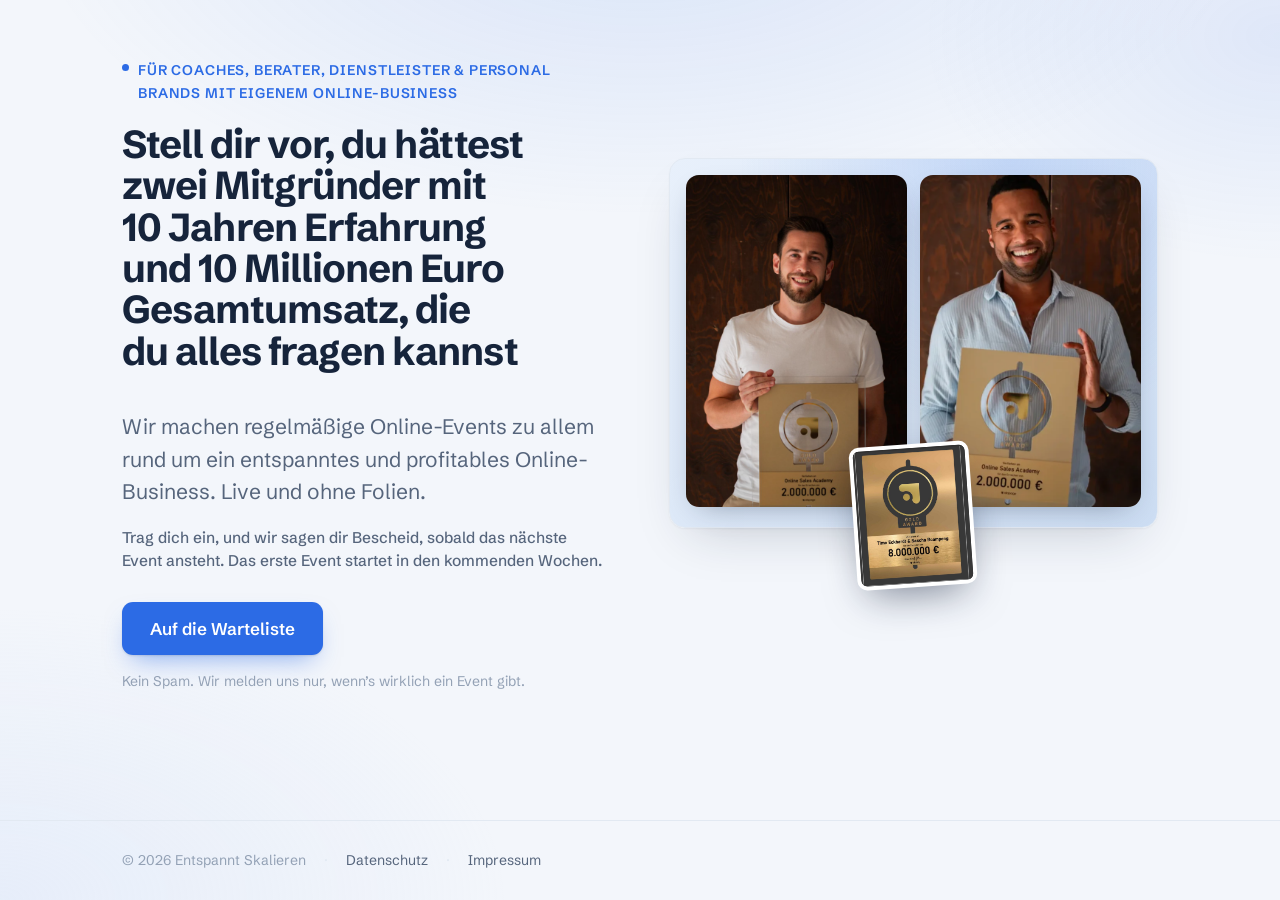
==== index.html @ 40e1df06 "Rename warteliste.html to index.html for Caddy root routing" ====
<!DOCTYPE html>
<html lang="de">
<head>
  <meta charset="UTF-8" />
  <meta name="viewport" content="width=device-width, initial-scale=1" />
  <title>Warteliste · Entspannt Skalieren</title>
  <meta name="description" content="Regelmäßige Online-Events rund um ein entspanntes und profitables Online-Business. Trag dich auf die Warteliste ein." />

  <!-- Schriften -->
  <link rel="preconnect" href="https://fonts.googleapis.com" />
  <link rel="preconnect" href="https://fonts.gstatic.com" crossorigin />
  <link href="https://fonts.googleapis.com/css2?family=Schibsted+Grotesk:wght@400;500;600;700;800&display=swap" rel="stylesheet" />

  <link rel="stylesheet" href="styles.css" />

  <!-- =========================================================
       TRACKING (im <head>)
       ACHTUNG: Vor Livegang prüfen, ob diese Site-IDs auf der neuen Subdomain event.entspanntskalieren.de gültig sind oder ob im jeweiligen Dashboard eine neue Domain/Site-ID angelegt werden muss.
       Beide Snippets sind absichtlich auskommentiert – vor Livegang einkommentieren.
       Hinweis: Bringt Vibetrack einen eigenen Cookie-/Consent-Banner mit, ist dieser der EINZIGE Consent-Layer – hier wird bewusst KEIN zweiter, eigener Cookie-Banner eingebaut.
       ========================================================= -->

  <!-- Rybbit -->
  <!-- <script defer src="https://app.rybbit.io/api/script.js" data-site-id="d5ad8084cade"></script> -->

  <!-- Vibetrack -->
  <!-- <script defer src="https://vt.entspanntskalieren.de/script.js" data-site-id="VT-29D4DAB7-68626"></script> -->
</head>

<body>
  <div class="page">
    <main class="page__main">

      <section class="section hero">
        <div class="container container--wide">
          <div class="hero__grid">

            <!-- Kopf: Pre-Headline + Headline -->
            <div class="hero__head">
              <!-- 1) Pre-Headline -->
              <p class="pre-headline">Für Coaches, Berater, Dienstleister &amp; Personal Brands mit eigenem Online-Business</p>

              <!-- 2) Haupt-Headline -->
              <h1 class="headline">Stell dir vor, du hättest zwei Mitgründer mit 10 Jahren Erfahrung und 10 Millionen Euro Gesamtumsatz, die du alles fragen kannst</h1>
            </div>

            <!-- 3) Mockup: beide Gründer + gemeinsamer Gold Award -->
            <div class="hero__media">
              <div class="proof">
                <div class="proof__photos">
                  <figure class="proof__photo">
                    <img src="images/gruender-1.png" alt="Mitgründer mit dem Gold Award" />
                  </figure>
                  <figure class="proof__photo">
                    <img src="images/gruender-2.png" alt="Mitgründer mit dem Gold Award" />
                  </figure>
                </div>
                <div class="proof__award">
                  <img src="images/gold-award.png" alt="Gold Award – verliehen an Timo Eckhardt &amp; Sascha Boampong für 8.000.000 € Umsatz" />
                </div>
              </div>
            </div>

            <!-- Rest: Subline + Hinweis + Button + Reassurance -->
            <div class="hero__rest">
              <!-- 4) Subline -->
              <p class="subline">Wir machen regelmäßige Online-Events zu allem rund um ein entspanntes und profitables Online-Business. Live und ohne Folien.</p>

              <!-- 5) Hinweis vor dem Button -->
              <p class="optin-note">Trag dich ein, und wir sagen dir Bescheid, sobald das nächste Event ansteht. Das erste Event startet in den kommenden Wochen.</p>

              <!-- 6) Call-to-Action – öffnet das Wartelisten-Popup -->
              <div class="cta-row">
                <button type="button" class="btn" data-open-modal>Auf die Warteliste</button>
              </div>

              <!-- 7) Reassurance unter dem Button -->
              <p class="reassurance">Kein Spam. Wir melden uns nur, wenn’s wirklich ein Event gibt.</p>
            </div>

          </div>
        </div>
      </section>
    </main>

    <!-- =====================================================
         FOOTER (identisch auf allen drei Seiten)
         ===================================================== -->
    <footer class="site-footer">
      <div class="container container--wide site-footer__inner">
        <span>© 2026 Entspannt Skalieren</span>
        <span class="site-footer__sep" aria-hidden="true">·</span>
        <a href="https://entspanntskalieren.de/datenschutz">Datenschutz</a>
        <span class="site-footer__sep" aria-hidden="true">·</span>
        <a href="https://entspanntskalieren.de/impressum">Impressum</a>
      </div>
    </footer>
  </div>

  <!-- =====================================================
       WARTELISTEN-POPUP
       Öffnet sich über den Button „Auf die Warteliste".
       Enthält das Kit-Formular (Vorname + E-Mail + ein Button).
       Felder & Button-Text werden im Kit-Formular (data-uid)
       konfiguriert; Kit übernimmt Bestätigung/Weiterleitung (DOI).
       ===================================================== -->
  <div class="modal" id="waitlist-modal" hidden>
    <div class="modal__overlay" data-close-modal></div>
    <div class="modal__dialog" role="dialog" aria-modal="true" aria-labelledby="modal-title">
      <button type="button" class="modal__close" data-close-modal aria-label="Schließen">&times;</button>
      <h2 class="modal__title" id="modal-title">Auf die Warteliste</h2>
      <p class="modal__text">Trag Vorname und E-Mail ein – wir sagen dir Bescheid, sobald das nächste Event ansteht.</p>

      <!-- =================================================
           EIGENES OPT-IN-FORMULAR (im Seiten-Design)
           Sendet an das Kit-Formular (data-sv-form 9600935) per
           verstecktem iframe – so gibt es kein CORS-Problem und
           kein roher JSON-Response wird angezeigt. Felder tragen
           die von Kit erwarteten Namen:
             - Vorname  -> name="fields[first_name]"
             - E-Mail    -> name="email_address"
           Kit legt die Person als „unbestätigt" an und schickt die
           Double-Opt-in-Mail. Nach dem Absenden leiten wir selbst
           auf /fast-geschafft weiter (Bestätigung steht aus).
           ================================================= -->
      <form
        id="waitlist-form"
        action="https://app.kit.com/forms/9600935/subscriptions"
        method="post"
        target="ck-sink"
        novalidate>

        <p class="form-error" id="form-error" hidden>Bitte gib deinen Vornamen und eine gültige E-Mail-Adresse ein.</p>

        <div class="form-field">
          <label class="form-field__label" for="first_name">Vorname</label>
          <input
            id="first_name"
            class="input"
            type="text"
            name="fields[first_name]"
            placeholder="Dein Vorname"
            autocomplete="given-name"
            required />
        </div>

        <div class="form-field">
          <label class="form-field__label" for="email_address">E-Mail-Adresse</label>
          <input
            id="email_address"
            class="input"
            type="email"
            name="email_address"
            placeholder="deine@email.de"
            autocomplete="email"
            required />
        </div>

        <button type="submit" class="btn btn--block" id="waitlist-submit">Auf die Warteliste</button>
      </form>

      <!-- Verstecktes Ziel für die Kit-Übermittlung -->
      <iframe name="ck-sink" id="ck-sink" title="Kit" style="display:none" aria-hidden="true"></iframe>

      <p class="reassurance">Kein Spam. Wir melden uns nur, wenn’s wirklich ein Event gibt.</p>
    </div>
  </div>

  <!-- Popup-Logik + Formular-Übermittlung an Kit -->
  <script>
    (function () {
      var modal = document.getElementById('waitlist-modal');
      if (!modal) return;
      function openModal() {
        modal.hidden = false;
        document.body.style.overflow = 'hidden';
      }
      function closeModal() {
        modal.hidden = true;
        document.body.style.overflow = '';
      }
      document.querySelectorAll('[data-open-modal]').forEach(function (btn) {
        btn.addEventListener('click', openModal);
      });
      modal.querySelectorAll('[data-close-modal]').forEach(function (btn) {
        btn.addEventListener('click', closeModal);
      });
      document.addEventListener('keydown', function (e) {
        if (e.key === 'Escape' && !modal.hidden) closeModal();
      });

      // --- Formular an Kit senden, dann auf /fast-geschafft weiterleiten ---
      var form = document.getElementById('waitlist-form');
      var sink = document.getElementById('ck-sink');
      var submit = document.getElementById('waitlist-submit');
      var errorBox = document.getElementById('form-error');
      var submitted = false;

      form.addEventListener('submit', function (e) {
        // Eigene Pflichtfeld-/E-Mail-Prüfung (novalidate -> wir steuern Fehler selbst)
        if (!form.checkValidity()) {
          e.preventDefault();
          errorBox.hidden = false;
          return;
        }
        errorBox.hidden = true;
        submitted = true;
        submit.disabled = true;
        submit.textContent = 'Wird gesendet …';
        // Native Übermittlung läuft in den versteckten iframe weiter (kein preventDefault).
      });

      // Sobald Kit geantwortet hat (iframe geladen), zur Pending-Seite weiterleiten.
      sink.addEventListener('load', function () {
        if (submitted) window.location.href = 'fast-geschafft.html';
      });
      // Sicherheits-Fallback, falls das load-Event ausbleibt.
      form.addEventListener('submit', function () {
        setTimeout(function () {
          if (submitted) window.location.href = 'fast-geschafft.html';
        }, 2500);
      });
    })();
  </script>
</body>
</html>
---- styles.css ----
/* =============================================================
   Entspannt Skalieren – Funnel
   Gemeinsames Design-System für alle drei Seiten
   (warteliste.html · fast-geschafft.html · dabei.html)

   Farbwelt & Typografie übernommen von saschaboampong.de:
   kühl, klar, professionell – helles Blaugrau-Weiß, tiefes
   Marineblau-Ink, kräftiger Royalblau-Akzent, fette
   serifenlose Headlines mit blau gesetzter Betonung.
   ============================================================= */

/* ---- Design Tokens ---------------------------------------- */
:root {
  /* Kühl-neutrale Basis */
  --bg:          #F3F6FB;   /* helles Blaugrau-Weiß – Seitenhintergrund */
  --bg-deep:     #E9EFF7;   /* leicht tiefer abgesetzt */
  --surface:     #FFFFFF;   /* weiße Karten / Formularflächen */
  --surface-2:   #EEF3FA;   /* zarte Abhebung */

  --ink:         #16243B;   /* tiefes Marineblau – Headlines/Text */
  --ink-soft:    #56657C;   /* Slate – Sekundärtext */
  --ink-faint:   #93A1B5;   /* Micro-Copy / Hinweise */
  --line:        #E2E9F2;   /* Rahmen / Trennlinien */

  /* Akzent – kräftiges Royalblau */
  --accent:        #2C6BE5;
  --accent-hover:  #1E54C0;
  --accent-soft:   #4E86EC;
  --accent-tint:   #E7EEFC; /* sehr helle Akzentfläche */
  --accent-line:   #CBDBF8;

  /* Dunkle Marine-Sektion (wie Referenz-Block der Website) */
  --navy-1: #0E2848;
  --navy-2: #163A63;

  /* Typografie – eine geometrische Grotesk, fett für Headlines */
  --font-display: "Schibsted Grotesk", -apple-system, BlinkMacSystemFont, "Segoe UI", Helvetica, Arial, sans-serif;
  --font-sans:    "Schibsted Grotesk", -apple-system, BlinkMacSystemFont, "Segoe UI", Helvetica, Arial, sans-serif;

  /* Maße */
  --maxw: 720px;          /* Standard-Lesebreite */
  --maxw-wide: 1080px;    /* Hero / breite Sektionen */
  --radius: 16px;
  --radius-sm: 11px;
  --shadow: 0 1px 2px rgba(22,36,59,.05), 0 22px 50px -22px rgba(22,36,59,.22);
  --shadow-soft: 0 1px 2px rgba(22,36,59,.04), 0 12px 30px -18px rgba(22,36,59,.18);
}

/* ---- Reset -------------------------------------------------- */
*, *::before, *::after { box-sizing: border-box; }
html { -webkit-text-size-adjust: 100%; }
body {
  margin: 0;
  position: relative;
  font-family: var(--font-sans);
  background: var(--bg);
  color: var(--ink);
  font-size: 18px;
  line-height: 1.6;
  font-weight: 400;
  -webkit-font-smoothing: antialiased;
  text-rendering: optimizeLegibility;
}
img { max-width: 100%; display: block; }
a { color: inherit; }

/* ---- Atmosphäre: kühle Lichtverläufe (luftig, wie die Site) - */
body::before {
  content: "";
  position: fixed;
  inset: 0;
  z-index: 0;
  pointer-events: none;
  background:
    radial-gradient(70% 50% at 50% -10%, rgba(78,134,236,.16), transparent 68%),
    radial-gradient(40% 36% at 100% 4%, rgba(44,107,229,.10), transparent 70%),
    radial-gradient(55% 45% at 0% 100%, rgba(203,219,248,.30), transparent 72%);
}

/* ---- Layout-Hilfen ----------------------------------------- */
.container {
  width: 100%;
  max-width: var(--maxw);
  margin-inline: auto;
  padding-inline: 22px;
}
.container--wide { max-width: var(--maxw-wide); }

.page {
  position: relative;
  z-index: 1;
  min-height: 100dvh;
  display: flex;
  flex-direction: column;
}
.page__main { flex: 1 0 auto; }

/* Section-Abstand */
.section { padding-block: clamp(40px, 8vw, 84px); }
/* Erste Section direkt unter dem Hero: oben enger, damit
   Headline + Subline + Formular auf Seite 1 above-the-fold bleiben. */
.section--hero-follow { padding-top: clamp(28px, 4vw, 48px); }

/* ---- Typografie -------------------------------------------- */
.pre-headline {
  font-family: var(--font-sans);
  font-size: clamp(12.5px, 2.6vw, 14px);
  font-weight: 600;
  letter-spacing: .06em;
  text-transform: uppercase;
  color: var(--accent);
  margin: 0 0 20px;
  display: inline-flex;
  align-items: flex-start;
  gap: 9px;
}
.pre-headline::before {
  content: "";
  width: 7px;
  height: 7px;
  margin-top: 5px;
  border-radius: 50%;
  background: var(--accent);
  flex: 0 0 auto;
}

.headline {
  font-family: var(--font-display);
  font-weight: 700;
  font-size: clamp(33px, 6.6vw, 56px);
  line-height: 1.06;
  letter-spacing: -.025em;
  color: var(--ink);
  margin: 0;
  text-wrap: balance;
}
/* Blau gesetzte Betonung im Headline-Stil der Website */
.headline em, .em {
  font-style: normal;
  color: var(--accent);
}

.subline {
  font-size: clamp(17px, 3.2vw, 21px);
  line-height: 1.55;
  color: var(--ink-soft);
  margin: 22px 0 0;
  max-width: 40ch;
  text-wrap: pretty;
}
.subline--center { margin-inline: auto; }

.lead {
  font-size: clamp(17px, 3vw, 20px);
  line-height: 1.6;
  color: var(--ink-soft);
  text-wrap: pretty;
}

.eyebrow {
  font-size: 13px;
  font-weight: 600;
  letter-spacing: .07em;
  text-transform: uppercase;
  color: var(--accent);
  margin: 0 0 16px;
  display: inline-flex;
  align-items: center;
  gap: 9px;
}
.eyebrow::before {
  content: "";
  width: 22px;
  height: 1.5px;
  background: var(--accent);
  display: inline-block;
}

/* ---- Buttons ----------------------------------------------- */
.btn {
  font-family: var(--font-sans);
  font-size: 17px;
  font-weight: 600;
  line-height: 1;
  display: inline-flex;
  align-items: center;
  justify-content: center;
  gap: 8px;
  padding: 18px 28px;
  border: 0;
  border-radius: var(--radius-sm);
  background: var(--accent);
  color: #fff;
  cursor: pointer;
  text-decoration: none;
  box-shadow: 0 1px 2px rgba(22,36,59,.12), 0 12px 26px -10px rgba(44,107,229,.55);
  transition: background .18s ease, transform .06s ease, box-shadow .18s ease;
}
.btn:hover {
  background: var(--accent-hover);
  box-shadow: 0 1px 2px rgba(22,36,59,.14), 0 16px 32px -10px rgba(44,107,229,.6);
}
.btn:active { transform: translateY(1px); }
.btn--block { width: 100%; }

/* ---- Formular (Opt-in) ------------------------------------- */
.optin {
  position: relative;
  background: var(--surface);
  border: 1px solid var(--line);
  border-radius: var(--radius);
  box-shadow: var(--shadow);
  padding: clamp(22px, 4vw, 32px);
  overflow: hidden;
}
.optin::before {
  content: "";
  position: absolute;
  inset: 0 0 auto 0;
  height: 3px;
  background: linear-gradient(90deg, var(--accent), var(--accent-soft));
}
.optin__micro {
  font-size: 15px;
  line-height: 1.5;
  color: var(--ink-soft);
  margin: 0 0 18px;
  text-wrap: pretty;
}
.field-row {
  display: flex;
  flex-direction: column;
  gap: 10px;
}
.input {
  font-family: var(--font-sans);
  font-size: 17px;
  width: 100%;
  padding: 16px 16px;
  border: 1px solid var(--line);
  border-radius: var(--radius-sm);
  background: #fff;
  color: var(--ink);
  transition: border-color .15s ease, box-shadow .15s ease;
}
.input::placeholder { color: var(--ink-faint); }
.input:focus {
  outline: none;
  border-color: var(--accent);
  box-shadow: 0 0 0 3px var(--accent-tint);
}
.reassurance {
  font-size: 14px;
  color: var(--ink-faint);
  margin: 15px 0 0;
  text-wrap: pretty;
}

/* Ab Tablet: Feld + Button nebeneinander */
@media (min-width: 560px) {
  .field-row { flex-direction: row; }
  .field-row .input { flex: 1 1 auto; }
  .field-row .btn { flex: 0 0 auto; white-space: nowrap; }
}

/* ---- Hero-Bild-Platzhalter (Mockup, im Textfluss) ---------- */
.mockup {
  position: relative;
  width: 100%;
  margin: clamp(26px, 4vw, 36px) 0 0;
  aspect-ratio: 16 / 10;
  max-height: 360px;
  border-radius: var(--radius);
  border: 1px solid var(--line);
  box-shadow: var(--shadow);
  background:
    radial-gradient(80% 130% at 72% 0%, rgba(78,134,236,.28), transparent 60%),
    linear-gradient(135deg, #E8F0FB, #D9E6F7 60%, #CCDDF3);
  display: flex;
  align-items: center;
  justify-content: center;
  overflow: hidden;
}
.mockup__label {
  font-family: ui-monospace, SFMono-Regular, Menlo, Consolas, monospace;
  font-size: 13px;
  letter-spacing: .05em;
  color: var(--ink-soft);
  background: rgba(255,255,255,.72);
  backdrop-filter: blur(2px);
  padding: 10px 16px;
  border: 1px dashed var(--accent-line);
  border-radius: 8px;
  text-align: center;
  line-height: 1.5;
}

/* CTA unter der Subline */
.cta-row { margin-top: clamp(22px, 3vw, 30px); }
/* Mobil: Button über die volle Breite (sexy) – Desktop: kompakt */
.cta-row .btn { width: 100%; }

/* Hinweis vor dem Button */
.optin-note {
  font-size: 15.5px;
  line-height: 1.5;
  font-weight: 500;
  color: var(--ink-soft);
  margin: 18px 0 0;
  max-width: 48ch;
  text-wrap: pretty;
}

/* ---- Hero: einspaltig (mobil) / zweispaltig (Desktop) ------ */
.hero { padding-block: clamp(26px, 4vw, 52px); }
.hero__grid {
  display: grid;
  grid-template-columns: 1fr;
  gap: clamp(20px, 4vw, 28px);
}
.hero__media .proof { margin: 4px 0 clamp(52px, 9vw, 78px); }

@media (min-width: 900px) {
  .hero__grid {
    grid-template-columns: 1fr 1fr;
    grid-template-areas:
      "head  media"
      "rest  media";
    column-gap: clamp(36px, 4.5vw, 64px);
    row-gap: clamp(14px, 1.8vw, 22px);
    align-items: start;
  }
  .hero__head  { grid-area: head; }
  .hero__rest  { grid-area: rest; }
  .hero__media { grid-area: media; align-self: center; }
  /* Bildkomposition füllt die Bildspalte – maximal groß, zwei Spalten bleiben */
  .hero__media .proof {
    margin: 0 0 clamp(40px, 4.5vw, 58px);
    max-width: 100%;
    padding: 16px 16px 20px;
  }
  .hero__media .proof__photos { gap: 13px; }
  .hero__media .proof__award {
    width: clamp(96px, 11vw, 120px);
    transform: translate(-50%, 42%) rotate(-4deg);
    border-width: 4px;
  }
  /* Headline kompakter, damit auf dem Desktop alles above the fold passt */
  .hero .headline { font-size: clamp(30px, 3.05vw, 42px); }
  .hero .subline { margin-top: 16px; max-width: 42ch; }
  .hero .cta-row .btn { width: auto; }
}

/* ---- Social-Proof-Komposition (zwei Gründer + Gold Award) -- */
.proof {
  position: relative;
  margin: clamp(26px, 4vw, 36px) 0 clamp(60px, 10vw, 92px);
  padding: clamp(16px, 3vw, 22px) clamp(16px, 3vw, 22px) clamp(26px, 4vw, 34px);
  border-radius: var(--radius);
  border: 1px solid var(--line);
  background:
    radial-gradient(90% 120% at 70% 0%, rgba(78,134,236,.20), transparent 62%),
    linear-gradient(135deg, #E8F0FB, #D9E6F7 60%, #CCDDF3);
  box-shadow: var(--shadow);
}
.proof__photos {
  display: grid;
  grid-template-columns: 1fr 1fr;
  gap: clamp(12px, 2.4vw, 18px);
}
.proof__photo {
  margin: 0;
  border-radius: 13px;
  overflow: hidden;
  background: #DCE6F4;
  box-shadow: 0 10px 28px -14px rgba(14,28,52,.45);
  /* Originalhöhe der Fotos beibehalten, damit der Award unten sichtbar bleibt */
  aspect-ratio: 2 / 3;
}
.proof__photo img {
  width: 100%;
  height: 100%;
  object-fit: cover;
  object-position: 50% 50%;
}
/* Gold-Award als überlappendes Badge unten mittig */
.proof__award {
  position: absolute;
  left: 50%;
  bottom: 0;
  width: clamp(104px, 18vw, 140px);
  transform: translate(-50%, 46%) rotate(-4deg);
  border-radius: 10px;
  overflow: hidden;
  background: #1c1c1c;
  box-shadow: 0 16px 40px -12px rgba(14,28,52,.55);
  border: 4px solid #fff;
}
.proof__award img { width: 100%; height: auto; display: block; }

/* ---- Modal / Popup (Wartelisten-Eintrag) ------------------- */
.modal[hidden] { display: none; }
.modal {
  position: fixed;
  inset: 0;
  z-index: 100;
  display: flex;
  align-items: center;
  justify-content: center;
  padding: 20px;
}
.modal__overlay {
  position: absolute;
  inset: 0;
  background: rgba(14,28,52,.55);
  backdrop-filter: blur(3px);
  animation: modal-fade .2s ease;
}
.modal__dialog {
  position: relative;
  z-index: 1;
  width: 100%;
  max-width: 460px;
  background: var(--surface);
  border: 1px solid var(--line);
  border-radius: var(--radius);
  box-shadow: 0 30px 80px -24px rgba(14,28,52,.5);
  padding: clamp(26px, 5vw, 38px);
  overflow: hidden;
  animation: modal-pop .24s cubic-bezier(.16,.84,.44,1);
}
.modal__dialog::before {
  content: "";
  position: absolute;
  inset: 0 0 auto 0;
  height: 3px;
  background: linear-gradient(90deg, var(--accent), var(--accent-soft));
}
.modal__close {
  position: absolute;
  top: 12px;
  right: 12px;
  width: 36px;
  height: 36px;
  display: flex;
  align-items: center;
  justify-content: center;
  border: 0;
  border-radius: 9px;
  background: transparent;
  color: var(--ink-faint);
  font-size: 22px;
  line-height: 1;
  cursor: pointer;
  transition: background .15s ease, color .15s ease;
}
.modal__close:hover { background: var(--surface-2); color: var(--ink); }
.modal__title {
  font-family: var(--font-display);
  font-weight: 700;
  font-size: clamp(22px, 4vw, 27px);
  letter-spacing: -.02em;
  line-height: 1.15;
  color: var(--ink);
  margin: 4px 36px 8px 0;
}
.modal__text {
  font-size: 15px;
  line-height: 1.5;
  color: var(--ink-soft);
  margin: 0 0 20px;
  text-wrap: pretty;
}

/* Formularfelder im Popup */
.form-field { margin-bottom: 14px; }
.form-field__label {
  display: block;
  font-size: 13.5px;
  font-weight: 600;
  letter-spacing: .01em;
  color: var(--ink);
  margin: 0 0 7px;
}
.form-error {
  margin: 0 0 14px;
  padding: 11px 14px;
  border-radius: var(--radius-sm);
  background: #FDE8E2;
  border: 1px solid #F2643B;
  color: #C5371A;
  font-size: 14px;
}
.form-error[hidden] { display: none; }
.btn[disabled] { opacity: .65; cursor: default; }

@keyframes modal-fade { from { opacity: 0; } to { opacity: 1; } }
@keyframes modal-pop {
  from { opacity: 0; transform: translateY(10px) scale(.98); }
  to   { opacity: 1; transform: translateY(0) scale(1); }
}

/* ---- Hero-Bild-Platzhalter (Alt, ungenutzt) ---------------- */
.hero-media {
  position: relative;
  width: 100%;
  aspect-ratio: 21 / 8;
  max-height: 320px;
  background:
    radial-gradient(80% 130% at 72% 0%, rgba(78,134,236,.28), transparent 60%),
    linear-gradient(135deg, #E8F0FB, #D9E6F7 60%, #CCDDF3);
  border-bottom: 1px solid var(--line);
  display: flex;
  align-items: center;
  justify-content: center;
  overflow: hidden;
}
.hero-media__label {
  font-family: ui-monospace, SFMono-Regular, Menlo, Consolas, monospace;
  font-size: 13px;
  letter-spacing: .05em;
  color: var(--ink-soft);
  background: rgba(255,255,255,.72);
  backdrop-filter: blur(2px);
  padding: 10px 16px;
  border: 1px dashed var(--accent-line);
  border-radius: 8px;
  text-align: center;
  line-height: 1.5;
}

/* ---- Schritt-Karten (Seite 2) ------------------------------ */
.steps {
  display: grid;
  gap: 16px;
  margin: 0;
  padding: 0;
  list-style: none;
}
.step {
  display: flex;
  gap: 20px;
  align-items: flex-start;
  background: var(--surface);
  border: 1px solid var(--line);
  border-radius: var(--radius);
  box-shadow: var(--shadow-soft);
  padding: 24px clamp(20px, 3vw, 28px);
  transition: transform .18s ease, box-shadow .18s ease;
}
.step:hover {
  transform: translateY(-2px);
  box-shadow: var(--shadow);
}
.step__num {
  flex: 0 0 auto;
  width: 46px;
  height: 46px;
  border-radius: 12px;
  background: var(--accent-tint);
  color: var(--accent);
  font-family: var(--font-display);
  font-weight: 700;
  font-size: 19px;
  display: flex;
  align-items: center;
  justify-content: center;
  border: 1px solid var(--accent-line);
}
.step__body { flex: 1 1 auto; }
.step__title {
  font-family: var(--font-display);
  font-size: 18px;
  font-weight: 700;
  letter-spacing: -.01em;
  margin: 6px 0 6px;
  color: var(--ink);
}
.step__text {
  font-size: 16px;
  line-height: 1.55;
  color: var(--ink-soft);
  margin: 0;
  text-wrap: pretty;
}

/* ---- Hinweis-Box ------------------------------------------- */
.note {
  margin-top: 28px;
  padding: 16px 18px;
  border-radius: var(--radius-sm);
  background: var(--surface-2);
  border: 1px solid var(--line);
  font-size: 15px;
  color: var(--ink-soft);
  text-wrap: pretty;
}

/* ---- Tally-Embed-Bereich (Seite 3) ------------------------- */
.embed-frame {
  margin-top: 18px;
  width: 100%;
  background: var(--surface);
  border: 1px solid var(--line);
  border-radius: var(--radius);
  box-shadow: var(--shadow-soft);
  padding: clamp(10px, 2vw, 16px);
}
.embed-frame__placeholder {
  width: 100%;
  min-height: 360px;
  display: flex;
  align-items: center;
  justify-content: center;
  border: 1px dashed var(--accent-line);
  border-radius: var(--radius-sm);
  background:
    radial-gradient(60% 80% at 50% 0%, var(--accent-tint), transparent 70%),
    var(--surface-2);
}
.embed-frame__label {
  font-family: ui-monospace, SFMono-Regular, Menlo, Consolas, monospace;
  font-size: 13px;
  letter-spacing: .04em;
  color: var(--ink-faint);
  text-align: center;
  padding: 0 16px;
  line-height: 1.6;
}

.form-prompt {
  font-family: var(--font-display);
  font-weight: 700;
  font-size: clamp(21px, 3.8vw, 28px);
  line-height: 1.25;
  letter-spacing: -.015em;
  color: var(--ink);
  margin: 0;
  text-wrap: pretty;
}
.form-prompt__help {
  font-size: 15px;
  color: var(--ink-faint);
  margin: 9px 0 0;
}

/* ---- Divider / Überleitung --------------------------------- */
.transition-line {
  font-family: var(--font-display);
  font-size: clamp(18px, 3vw, 22px);
  font-weight: 600;
  letter-spacing: -.01em;
  color: var(--ink);
  margin: 0;
  padding-top: clamp(28px, 5vw, 44px);
  border-top: 1px solid var(--line);
}

/* ---- Footer (identisch auf allen Seiten) ------------------- */
.site-footer {
  flex-shrink: 0;
  border-top: 1px solid var(--line);
  padding-block: 28px;
  margin-top: clamp(40px, 8vw, 76px);
}
.site-footer__inner {
  display: flex;
  flex-wrap: wrap;
  align-items: center;
  gap: 8px 18px;
  font-size: 14px;
  color: var(--ink-faint);
}
.site-footer a {
  color: var(--ink-soft);
  text-decoration: none;
  border-bottom: 1px solid transparent;
  transition: border-color .15s ease, color .15s ease;
}
.site-footer a:hover { color: var(--accent); border-color: var(--accent-line); }
.site-footer__sep { color: var(--line); }

/* ---- Utilities --------------------------------------------- */
.center { text-align: center; }
.mt-32 { margin-top: 32px; }
.mt-40 { margin-top: 40px; }
.stack > * + * { margin-top: 22px; }
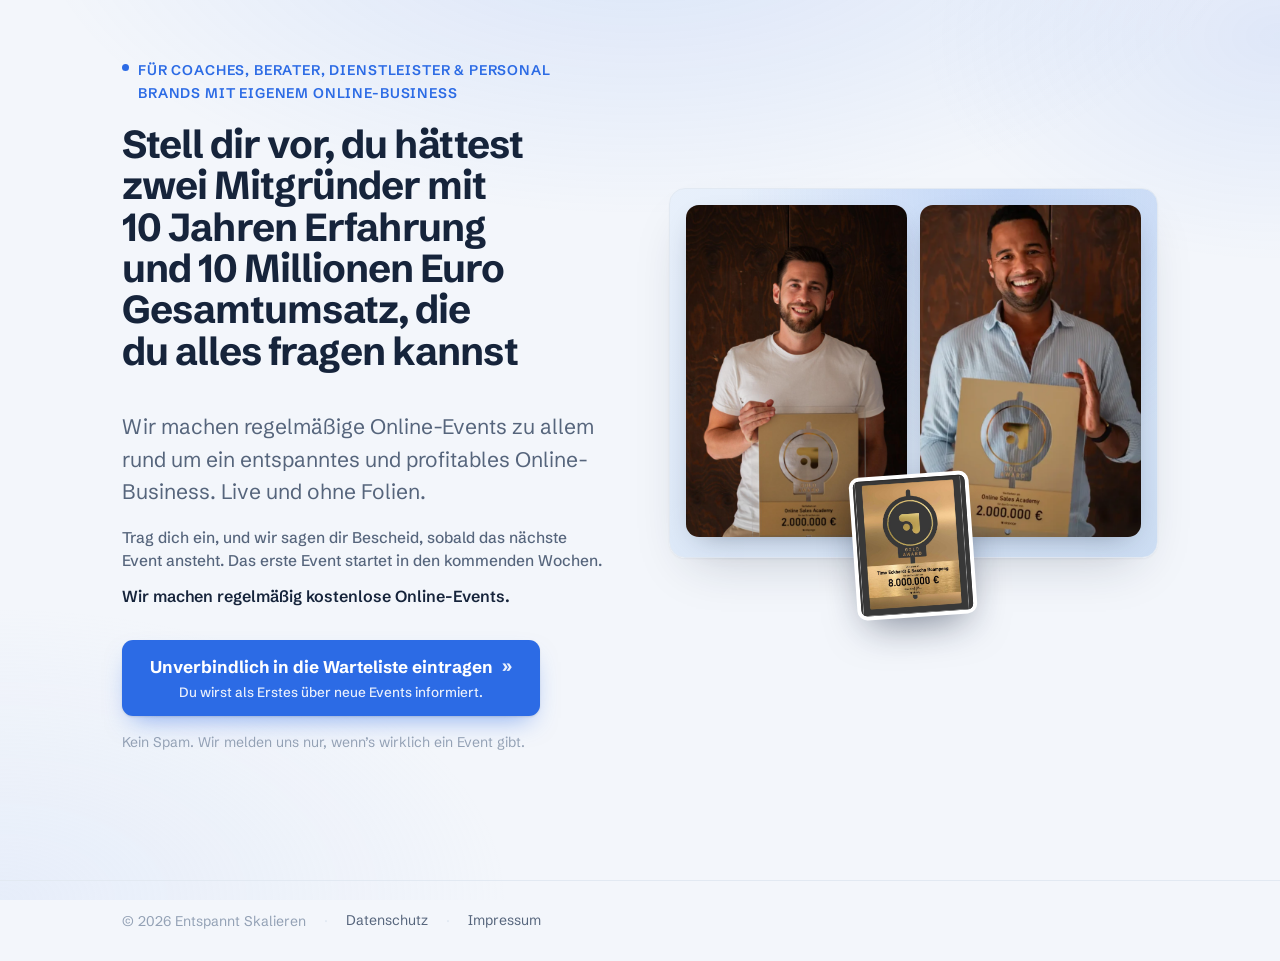
==== commit 2530d4c2: "Button-Texte & kostenlos-Hinweis auf Index ergänzt - Haupt-CTA: zweizeilig mit Untertext + Doppelpfe" ====
--- a/index.html
+++ b/index.html
@@ -69,9 +69,15 @@
               <!-- 5) Hinweis vor dem Button -->
               <p class="optin-note">Trag dich ein, und wir sagen dir Bescheid, sobald das nächste Event ansteht. Das erste Event startet in den kommenden Wochen.</p>
 
+              <!-- Free-Hinweis: Events sind kostenlos -->
+              <p class="free-note">Wir machen regelmäßig kostenlose Online-Events.</p>
+
               <!-- 6) Call-to-Action – öffnet das Wartelisten-Popup -->
               <div class="cta-row">
-                <button type="button" class="btn" data-open-modal>Auf die Warteliste</button>
+                <button type="button" class="btn btn--stack" data-open-modal>
+                  <span class="btn__main">Unverbindlich in die Warteliste eintragen <span class="btn__arrows" aria-hidden="true">&raquo;</span></span>
+                  <span class="btn__sub">Du wirst als Erstes über neue Events informiert.</span>
+                </button>
               </div>
 
               <!-- 7) Reassurance unter dem Button -->
@@ -156,7 +162,7 @@
             required />
         </div>
 
-        <button type="submit" class="btn btn--block" id="waitlist-submit">Auf die Warteliste</button>
+        <button type="submit" class="btn btn--block" id="waitlist-submit">Setz mich auf die Warteliste</button>
       </form>
 
       <!-- Verstecktes Ziel für die Kit-Übermittlung -->
--- a/styles.css
+++ b/styles.css
@@ -202,6 +202,32 @@
 }
 .btn:active { transform: translateY(1px); }
 .btn--block { width: 100%; }
+
+/* Button mit Untertext (zweizeilig) */
+.btn--stack {
+  flex-direction: column;
+  gap: 5px;
+  line-height: 1.25;
+  padding-block: 15px;
+  text-align: center;
+}
+.btn__main {
+  display: inline-flex;
+  align-items: center;
+  gap: 9px;
+  font-size: 17px;
+  font-weight: 700;
+}
+.btn__arrows {
+  font-weight: 700;
+  font-size: 19px;
+  opacity: .9;
+}
+.btn__sub {
+  font-size: 13.5px;
+  font-weight: 500;
+  opacity: .9;
+}
 
 /* ---- Formular (Opt-in) ------------------------------------- */
 .optin {
@@ -299,6 +325,15 @@
 .cta-row { margin-top: clamp(22px, 3vw, 30px); }
 /* Mobil: Button über die volle Breite (sexy) – Desktop: kompakt */
 .cta-row .btn { width: 100%; }
+
+/* Free-Hinweis: Events sind kostenlos */
+.free-note {
+  font-size: 16px;
+  font-weight: 600;
+  color: var(--ink);
+  margin: 12px 0 0;
+  text-wrap: pretty;
+}
 
 /* Hinweis vor dem Button */
 .optin-note {
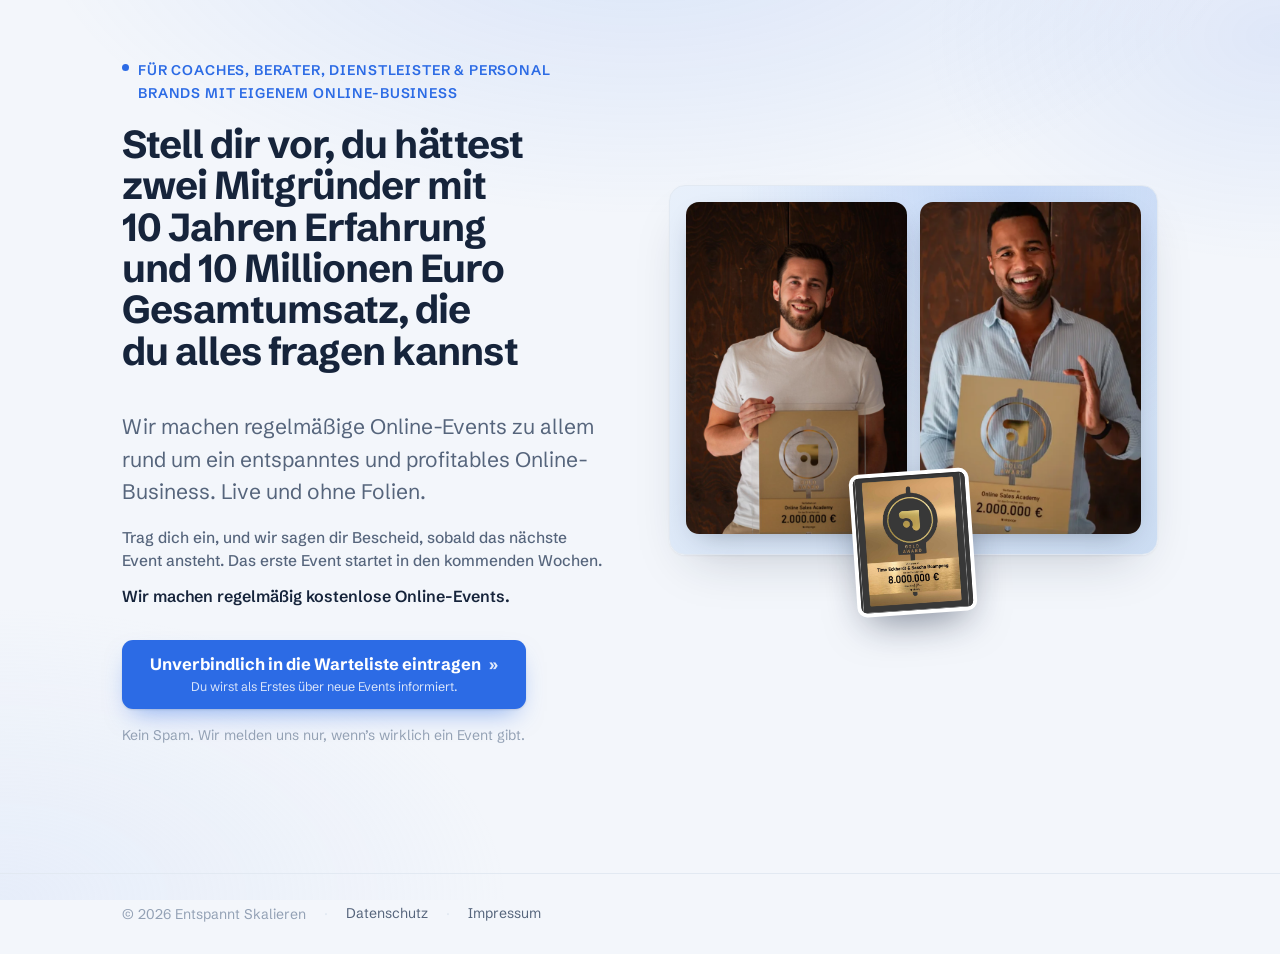
==== commit 607763df: "CTA-Button: Subtext klar kleiner + CSS-Cache-Busting - Subtext kleiner/leichter (12.5px, normal) sta" ====
--- a/index.html
+++ b/index.html
@@ -11,7 +11,7 @@
   <link rel="preconnect" href="https://fonts.gstatic.com" crossorigin />
   <link href="https://fonts.googleapis.com/css2?family=Schibsted+Grotesk:wght@400;500;600;700;800&display=swap" rel="stylesheet" />
 
-  <link rel="stylesheet" href="styles.css" />
+  <link rel="stylesheet" href="styles.css?v=2" />
 
   <!-- =========================================================
        TRACKING (im <head>)
--- a/styles.css
+++ b/styles.css
@@ -205,28 +205,29 @@
 
 /* Button mit Untertext (zweizeilig) */
 .btn--stack {
+  display: flex;
   flex-direction: column;
-  gap: 5px;
+  gap: 4px;
   line-height: 1.25;
-  padding-block: 15px;
+  padding-block: 14px;
   text-align: center;
 }
 .btn__main {
   display: inline-flex;
   align-items: center;
-  gap: 9px;
-  font-size: 17px;
+  gap: 8px;
+  font-size: 16.5px;
   font-weight: 700;
 }
 .btn__arrows {
   font-weight: 700;
-  font-size: 19px;
-  opacity: .9;
+  font-size: 17px;
+  opacity: .85;
 }
 .btn__sub {
-  font-size: 13.5px;
-  font-weight: 500;
-  opacity: .9;
+  font-size: 12.5px;
+  font-weight: 400;
+  opacity: .82;
 }
 
 /* ---- Formular (Opt-in) ------------------------------------- */
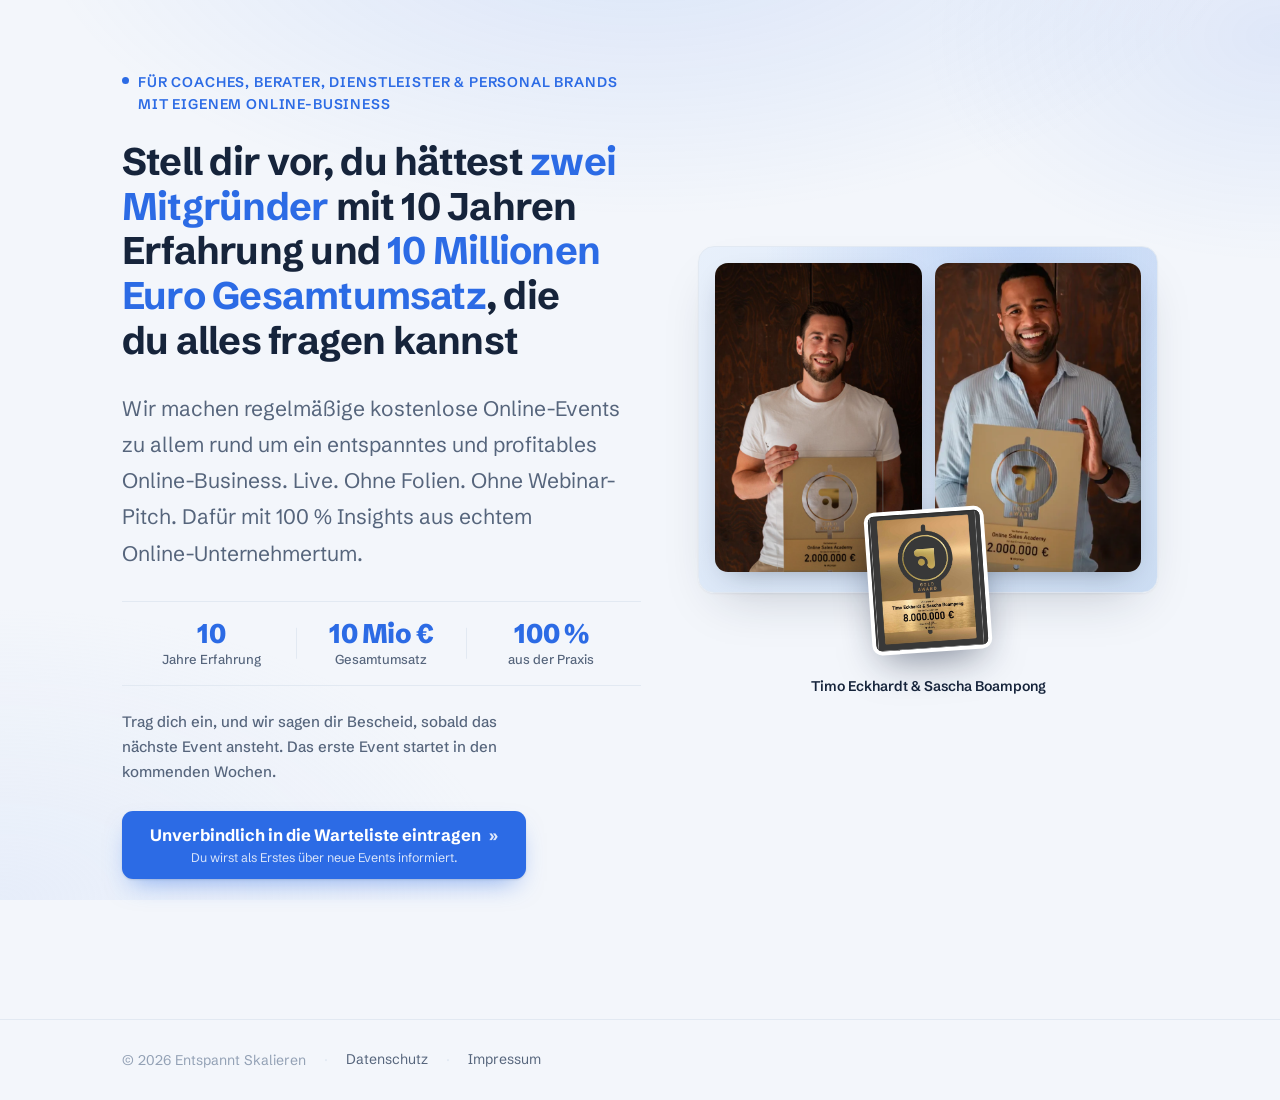
==== commit bd336953: "Index: Design-Handoff umgesetzt (Stats-Strip, neue Subline, Social Proof) - Headline mit blauen <em>" ====
--- a/index.html
+++ b/index.html
@@ -11,7 +11,7 @@
   <link rel="preconnect" href="https://fonts.gstatic.com" crossorigin />
   <link href="https://fonts.googleapis.com/css2?family=Schibsted+Grotesk:wght@400;500;600;700;800&display=swap" rel="stylesheet" />
 
-  <link rel="stylesheet" href="styles.css?v=2" />
+  <link rel="stylesheet" href="styles.css?v=7" />
 
   <!-- =========================================================
        TRACKING (im <head>)
@@ -41,47 +41,58 @@
               <p class="pre-headline">Für Coaches, Berater, Dienstleister &amp; Personal Brands mit eigenem Online-Business</p>
 
               <!-- 2) Haupt-Headline -->
-              <h1 class="headline">Stell dir vor, du hättest zwei Mitgründer mit 10 Jahren Erfahrung und 10 Millionen Euro Gesamtumsatz, die du alles fragen kannst</h1>
+              <h1 class="headline">Stell dir vor, du hättest <em>zwei Mitgründer</em> mit 10 Jahren Erfahrung und <em>10 Millionen Euro Gesamtumsatz</em>, die du alles fragen kannst</h1>
             </div>
 
-            <!-- 3) Mockup: beide Gründer + gemeinsamer Gold Award -->
+            <!-- 3) Social Proof: beide Gründer + gemeinsamer Gold Award -->
             <div class="hero__media">
-              <div class="proof">
+              <figure class="proof">
                 <div class="proof__photos">
-                  <figure class="proof__photo">
-                    <img src="images/gruender-1.png" alt="Mitgründer mit dem Gold Award" />
-                  </figure>
-                  <figure class="proof__photo">
-                    <img src="images/gruender-2.png" alt="Mitgründer mit dem Gold Award" />
-                  </figure>
+                  <div class="proof__photo">
+                    <img src="images/gruender-1.png" alt="Timo Eckhardt mit dem Gold Award für 2.000.000 € Umsatz" />
+                  </div>
+                  <div class="proof__photo">
+                    <img src="images/gruender-2.png" alt="Sascha Boampong mit dem Gold Award für 2.000.000 € Umsatz" />
+                  </div>
                 </div>
                 <div class="proof__award">
                   <img src="images/gold-award.png" alt="Gold Award – verliehen an Timo Eckhardt &amp; Sascha Boampong für 8.000.000 € Umsatz" />
                 </div>
-              </div>
+              </figure>
+              <figcaption class="proof__names">Timo Eckhardt &amp; Sascha Boampong</figcaption>
             </div>
 
-            <!-- Rest: Subline + Hinweis + Button + Reassurance -->
+            <!-- Rest: Subline + Stats + Hinweis + Button + Reassurance -->
             <div class="hero__rest">
               <!-- 4) Subline -->
-              <p class="subline">Wir machen regelmäßige Online-Events zu allem rund um ein entspanntes und profitables Online-Business. Live und ohne Folien.</p>
-
-              <!-- 5) Hinweis vor dem Button -->
+              <p class="subline">Wir machen regelmäßige kostenlose Online-Events zu allem rund um ein entspanntes und profitables Online-Business. Live. Ohne Folien. Ohne Webinar-Pitch. Dafür mit 100 % Insights aus echtem Online-Unternehmertum.</p>
+
+              <!-- 5) Stats-Strip (scannbarer Trust-Signal) -->
+              <ul class="stats">
+                <li class="stat">
+                  <span class="stat__num">10</span>
+                  <span class="stat__label">Jahre Erfahrung</span>
+                </li>
+                <li class="stat">
+                  <span class="stat__num">10 Mio €</span>
+                  <span class="stat__label">Gesamtumsatz</span>
+                </li>
+                <li class="stat">
+                  <span class="stat__num">100 %</span>
+                  <span class="stat__label">aus der Praxis</span>
+                </li>
+              </ul>
+
+              <!-- 6) Hinweis vor dem Button -->
               <p class="optin-note">Trag dich ein, und wir sagen dir Bescheid, sobald das nächste Event ansteht. Das erste Event startet in den kommenden Wochen.</p>
 
-              <!-- Free-Hinweis: Events sind kostenlos -->
-              <p class="free-note">Wir machen regelmäßig kostenlose Online-Events.</p>
-
-              <!-- 6) Call-to-Action – öffnet das Wartelisten-Popup -->
+              <!-- 7) Call-to-Action – öffnet das Wartelisten-Popup -->
               <div class="cta-row">
                 <button type="button" class="btn btn--stack" data-open-modal>
                   <span class="btn__main">Unverbindlich in die Warteliste eintragen <span class="btn__arrows" aria-hidden="true">&raquo;</span></span>
                   <span class="btn__sub">Du wirst als Erstes über neue Events informiert.</span>
                 </button>
               </div>
-
-              <!-- 7) Reassurance unter dem Button -->
-              <p class="reassurance">Kein Spam. Wir melden uns nur, wenn’s wirklich ein Event gibt.</p>
             </div>
 
           </div>
--- a/styles.css
+++ b/styles.css
@@ -109,7 +109,8 @@
   letter-spacing: .06em;
   text-transform: uppercase;
   color: var(--accent);
-  margin: 0 0 20px;
+  margin: 0 0 24px;
+  line-height: 1.55;
   display: inline-flex;
   align-items: flex-start;
   gap: 9px;
@@ -127,9 +128,9 @@
 .headline {
   font-family: var(--font-display);
   font-weight: 700;
-  font-size: clamp(33px, 6.6vw, 56px);
-  line-height: 1.06;
-  letter-spacing: -.025em;
+  font-size: clamp(31px, 6.2vw, 54px);
+  line-height: 1.16;
+  letter-spacing: -.02em;
   color: var(--ink);
   margin: 0;
   text-wrap: balance;
@@ -142,9 +143,9 @@
 
 .subline {
   font-size: clamp(17px, 3.2vw, 21px);
-  line-height: 1.55;
-  color: var(--ink-soft);
-  margin: 22px 0 0;
+  line-height: 1.72;
+  color: var(--ink-soft);
+  margin: 24px 0 0;
   max-width: 40ch;
   text-wrap: pretty;
 }
@@ -323,55 +324,174 @@
 }
 
 /* CTA unter der Subline */
-.cta-row { margin-top: clamp(22px, 3vw, 30px); }
-/* Mobil: Button über die volle Breite (sexy) – Desktop: kompakt */
+.cta-row { margin-top: clamp(20px, 3vw, 26px); }
+/* Mobil: Button über die volle Breite – Desktop: kompakt */
 .cta-row .btn { width: 100%; }
-
-/* Free-Hinweis: Events sind kostenlos */
-.free-note {
-  font-size: 16px;
-  font-weight: 600;
-  color: var(--ink);
-  margin: 12px 0 0;
-  text-wrap: pretty;
-}
 
 /* Hinweis vor dem Button */
 .optin-note {
-  font-size: 15.5px;
-  line-height: 1.5;
+  font-size: 15px;
+  line-height: 1.65;
   font-weight: 500;
   color: var(--ink-soft);
-  margin: 18px 0 0;
+  margin: clamp(18px, 3vw, 24px) 0 0;
   max-width: 48ch;
   text-wrap: pretty;
 }
+.subline strong { color: var(--ink); font-weight: 700; }
+
+/* ---- Stats-Strip (Trust-Signal) --------------------------- */
+.stats {
+  list-style: none;
+  margin: clamp(22px, 4vw, 30px) 0 0;
+  padding: 18px 4px;
+  display: grid;
+  grid-template-columns: repeat(3, 1fr);
+  border-block: 1px solid var(--line);
+}
+.stat {
+  display: flex;
+  flex-direction: column;
+  gap: 3px;
+  padding-inline: clamp(6px, 2vw, 14px);
+  text-align: center;
+  position: relative;
+}
+.stat + .stat::before {
+  content: "";
+  position: absolute;
+  left: 0;
+  top: 50%;
+  transform: translateY(-50%);
+  height: 64%;
+  width: 1px;
+  background: var(--line);
+}
+.stat__num {
+  font-family: var(--font-display);
+  font-weight: 800;
+  font-size: clamp(20px, 4.4vw, 27px);
+  letter-spacing: -.02em;
+  color: var(--accent);
+  line-height: 1.05;
+  white-space: nowrap;
+}
+.stat__label {
+  font-size: clamp(11.5px, 2.4vw, 13px);
+  font-weight: 500;
+  color: var(--ink-soft);
+  line-height: 1.25;
+}
+
+/* ---- Trust-Row unter dem Button --------------------------- */
+.trust-row {
+  list-style: none;
+  margin: 16px 0 0;
+  padding: 0;
+  display: flex;
+  flex-wrap: wrap;
+  gap: 8px 16px;
+  font-size: 13.5px;
+  font-weight: 500;
+  color: var(--ink-soft);
+}
+.trust-row li {
+  display: inline-flex;
+  align-items: center;
+  gap: 7px;
+}
+.trust-row li::before {
+  content: "";
+  width: 15px;
+  height: 15px;
+  flex: 0 0 auto;
+  border-radius: 50%;
+  background:
+    var(--accent-tint)
+    url("data:image/svg+xml,%3Csvg xmlns='http://www.w3.org/2000/svg' viewBox='0 0 16 16'%3E%3Cpath d='M3.5 8.5l3 3 6-7' fill='none' stroke='%232C6BE5' stroke-width='2' stroke-linecap='round' stroke-linejoin='round'/%3E%3C/svg%3E")
+    center / 12px no-repeat;
+}
 
 /* ---- Hero: einspaltig (mobil) / zweispaltig (Desktop) ------ */
-.hero { padding-block: clamp(26px, 4vw, 52px); }
+.hero { padding-block: clamp(24px, 4vw, 52px); }
 .hero__grid {
   display: grid;
   grid-template-columns: 1fr;
-  gap: clamp(20px, 4vw, 28px);
-}
-.hero__media .proof { margin: 4px 0 clamp(52px, 9vw, 78px); }
+  gap: clamp(18px, 4vw, 28px);
+}
+/* sanftes Einblenden für hochwertige Anmutung */
+.hero__head, .hero__media, .hero__rest {
+  animation: hero-in .6s cubic-bezier(.16,.84,.44,1) both;
+}
+.hero__media { animation-delay: .06s; }
+.hero__rest  { animation-delay: .12s; }
+@keyframes hero-in {
+  from { opacity: 0; transform: translateY(12px); }
+  to   { opacity: 1; transform: translateY(0); }
+}
+
+/* Mobil: Bildkomposition kompakt halten */
+.hero__media { display: flex; flex-direction: column; align-items: center; }
+.hero__media .proof {
+  margin: 2px auto clamp(46px, 9vw, 70px);
+  max-width: 380px;
+}
+/* ---- Mobil-Reihenfolge & mehr Whitespace (bis 899px) ------ */
+@media (max-width: 899px) {
+  .hero__grid { gap: clamp(26px, 6vw, 36px); }
+  /* Reihenfolge: Headline → Foto/Award (Trust) → Stats → Button → Details.
+     Vertrauen zuerst, dann ein schneller CTA – Subline/Hinweis folgen. */
+  .hero__head  { order: 1; }
+  .hero__media { order: 2; }
+  .hero__rest  { order: 3; }
+
+  /* Bildkomposition kompakt halten, damit der CTA schnell erreichbar bleibt */
+  .hero__media .proof {
+    margin: 0 auto clamp(40px, 9vw, 58px);
+    max-width: 320px;
+  }
+  .hero__media .proof__award {
+    width: clamp(90px, 23vw, 108px);
+    transform: translate(-50%, 44%) rotate(-4deg);
+  }
+
+  .hero__rest {
+    display: flex;
+    flex-direction: column;
+    gap: clamp(24px, 6vw, 30px);
+  }
+  .hero__rest > * { margin: 0; max-width: none; }
+  /* Logischer Lesefluss, Button als letzter Schritt (nichts hängt darunter) */
+  .hero__rest .subline    { order: 1; }
+  .hero__rest .stats      { order: 2; }
+  .hero__rest .optin-note { order: 3; }
+  .hero__rest .cta-row    { order: 4; }
+}
+.proof__names {
+  font-size: 14px;
+  font-weight: 600;
+  color: var(--ink);
+  text-align: center;
+  margin: 14px 0 0;
+}
 
 @media (min-width: 900px) {
+  .hero { padding-block: clamp(40px, 5vw, 64px); }
   .hero__grid {
-    grid-template-columns: 1fr 1fr;
+    grid-template-columns: 1.06fr 0.94fr;
     grid-template-areas:
       "head  media"
       "rest  media";
-    column-gap: clamp(36px, 4.5vw, 64px);
-    row-gap: clamp(14px, 1.8vw, 22px);
+    column-gap: clamp(40px, 4.5vw, 68px);
+    row-gap: clamp(16px, 2vw, 24px);
     align-items: start;
   }
   .hero__head  { grid-area: head; }
   .hero__rest  { grid-area: rest; }
   .hero__media { grid-area: media; align-self: center; }
-  /* Bildkomposition füllt die Bildspalte – maximal groß, zwei Spalten bleiben */
+  /* Bildkomposition füllt die Bildspalte */
   .hero__media .proof {
-    margin: 0 0 clamp(40px, 4.5vw, 58px);
+    margin: 0 auto clamp(40px, 4.5vw, 56px);
     max-width: 100%;
     padding: 16px 16px 20px;
   }
@@ -381,9 +501,10 @@
     transform: translate(-50%, 42%) rotate(-4deg);
     border-width: 4px;
   }
+  .proof__names { margin-top: clamp(18px, 3vw, 26px); }
   /* Headline kompakter, damit auf dem Desktop alles above the fold passt */
-  .hero .headline { font-size: clamp(30px, 3.05vw, 42px); }
-  .hero .subline { margin-top: 16px; max-width: 42ch; }
+  .hero .headline { font-size: clamp(29px, 3vw, 41px); }
+  .hero .subline { margin-top: 4px; max-width: 44ch; }
   .hero .cta-row .btn { width: auto; }
 }
 
